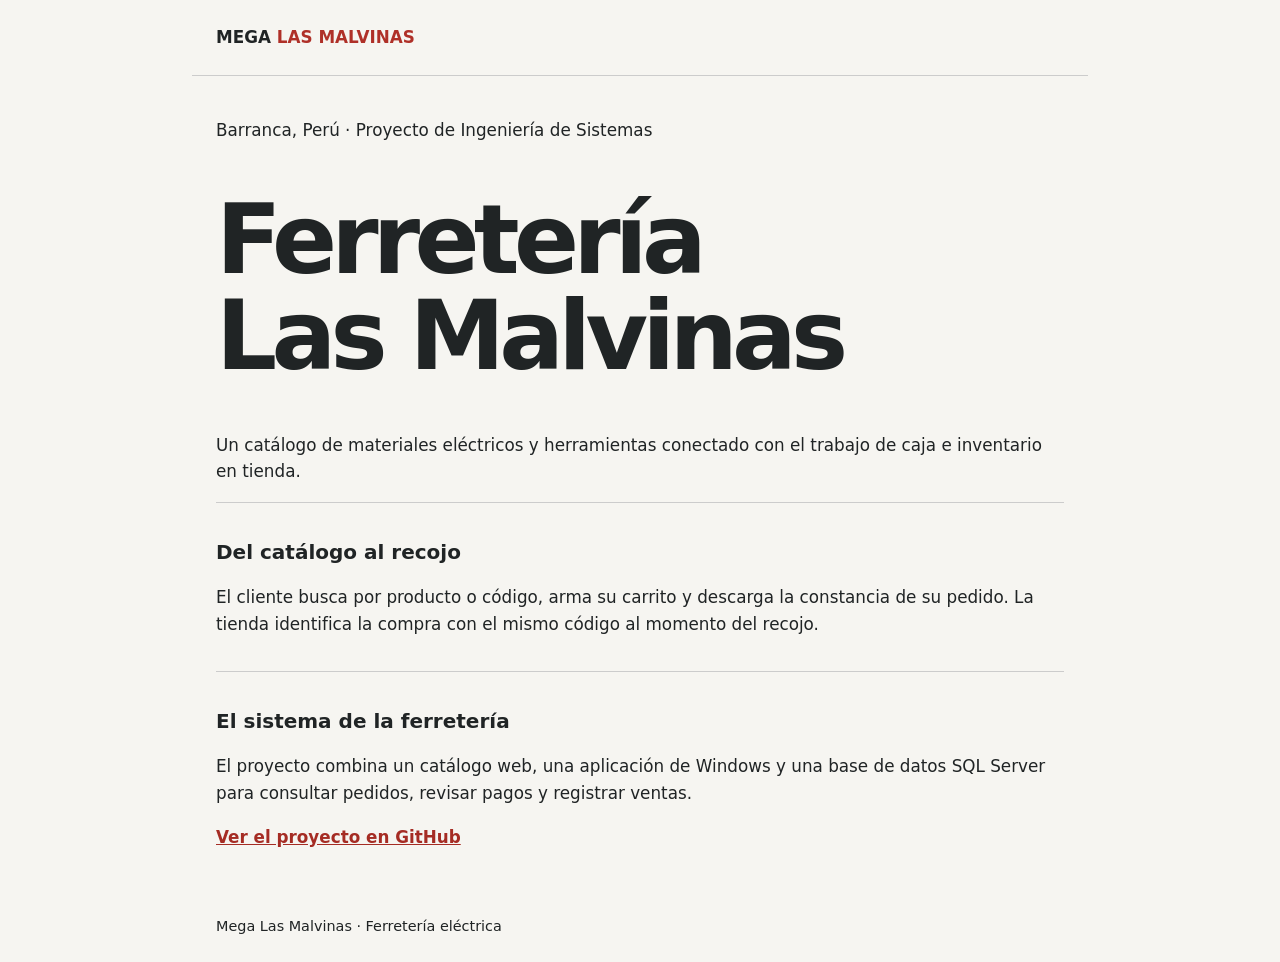
==== ferreteria-las-malvinas/index.html @ 6da36b52 "Publicar la presentación del proyecto Ferretería Las Malvinas" ====
<!doctype html><html lang="es-PE"><head><meta charset="utf-8"><meta name="viewport" content="width=device-width,initial-scale=1"><title>Ferretería Las Malvinas · Proyecto de sistemas</title><style>*{box-sizing:border-box}body{margin:0;background:#f6f5f1;color:#202425;font:1.05rem/1.6 system-ui,sans-serif}header,main,footer{max-width:56rem;margin:auto;padding:1.5rem}header{font-weight:800;border-bottom:1px solid #ccc}strong{color:#af3028}h1{margin:.5em 0;font-size:clamp(3rem,8vw,6rem);line-height:1;letter-spacing:-.06em}h2{font-size:1.25rem}article{padding:1rem 0;border-top:1px solid #ccc}a{font-weight:700;color:#a52c24}footer{font-size:.9rem}</style></head><body><header>MEGA <strong>LAS MALVINAS</strong></header><main><p>Barranca, Perú · Proyecto de Ingeniería de Sistemas</p><h1>Ferretería<br>Las Malvinas</h1><p>Un catálogo de materiales eléctricos y herramientas conectado con el trabajo de caja e inventario en tienda.</p><article><h2>Del catálogo al recojo</h2><p>El cliente busca por producto o código, arma su carrito y descarga la constancia de su pedido. La tienda identifica la compra con el mismo código al momento del recojo.</p></article><article><h2>El sistema de la ferretería</h2><p>El proyecto combina un catálogo web, una aplicación de Windows y una base de datos SQL Server para consultar pedidos, revisar pagos y registrar ventas.</p><a href="https://github.com/2511113009-create/billneitor">Ver el proyecto en GitHub</a></article></main><footer>Mega Las Malvinas · Ferretería eléctrica</footer></body></html>
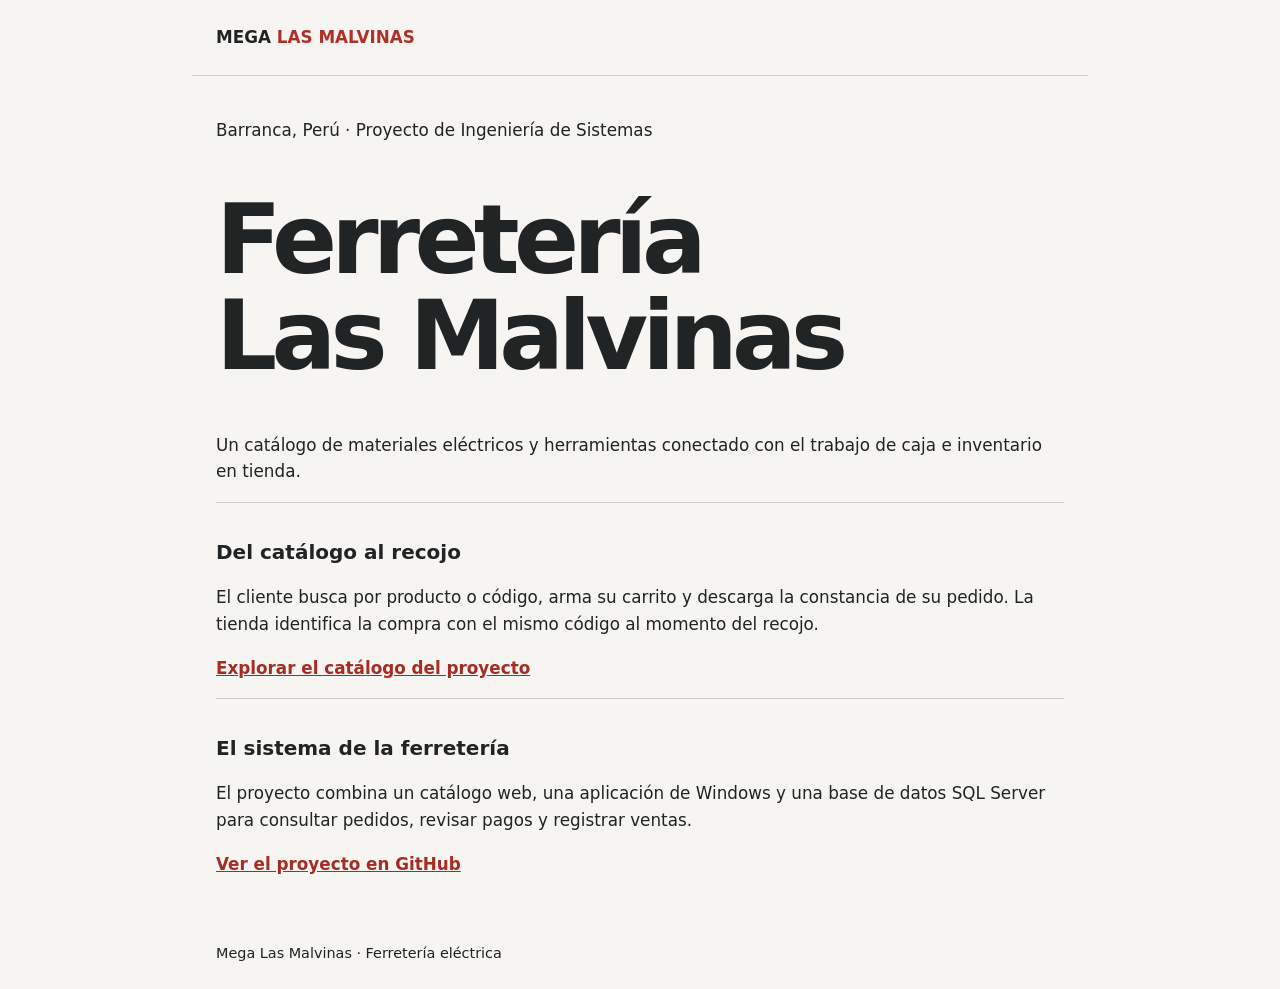
==== commit d776b8a8: "Enlazar la demostración publicada del catálogo ferretero" ====
--- a/ferreteria-las-malvinas/index.html
+++ b/ferreteria-las-malvinas/index.html
@@ -1 +1 @@
-<!doctype html><html lang="es-PE"><head><meta charset="utf-8"><meta name="viewport" content="width=device-width,initial-scale=1"><title>Ferretería Las Malvinas · Proyecto de sistemas</title><style>*{box-sizing:border-box}body{margin:0;background:#f6f5f1;color:#202425;font:1.05rem/1.6 system-ui,sans-serif}header,main,footer{max-width:56rem;margin:auto;padding:1.5rem}header{font-weight:800;border-bottom:1px solid #ccc}strong{color:#af3028}h1{margin:.5em 0;font-size:clamp(3rem,8vw,6rem);line-height:1;letter-spacing:-.06em}h2{font-size:1.25rem}article{padding:1rem 0;border-top:1px solid #ccc}a{font-weight:700;color:#a52c24}footer{font-size:.9rem}</style></head><body><header>MEGA <strong>LAS MALVINAS</strong></header><main><p>Barranca, Perú · Proyecto de Ingeniería de Sistemas</p><h1>Ferretería<br>Las Malvinas</h1><p>Un catálogo de materiales eléctricos y herramientas conectado con el trabajo de caja e inventario en tienda.</p><article><h2>Del catálogo al recojo</h2><p>El cliente busca por producto o código, arma su carrito y descarga la constancia de su pedido. La tienda identifica la compra con el mismo código al momento del recojo.</p></article><article><h2>El sistema de la ferretería</h2><p>El proyecto combina un catálogo web, una aplicación de Windows y una base de datos SQL Server para consultar pedidos, revisar pagos y registrar ventas.</p><a href="https://github.com/2511113009-create/billneitor">Ver el proyecto en GitHub</a></article></main><footer>Mega Las Malvinas · Ferretería eléctrica</footer></body></html>+<!doctype html><html lang="es-PE"><head><meta charset="utf-8"><meta name="viewport" content="width=device-width,initial-scale=1"><title>Ferretería Las Malvinas · Proyecto de sistemas</title><style>*{box-sizing:border-box}body{margin:0;background:#f6f5f1;color:#202425;font:1.05rem/1.6 system-ui,sans-serif}header,main,footer{max-width:56rem;margin:auto;padding:1.5rem}header{font-weight:800;border-bottom:1px solid #ccc}strong{color:#af3028}h1{margin:.5em 0;font-size:clamp(3rem,8vw,6rem);line-height:1;letter-spacing:-.06em}h2{font-size:1.25rem}article{padding:1rem 0;border-top:1px solid #ccc}a{font-weight:700;color:#a52c24}footer{font-size:.9rem}</style></head><body><header>MEGA <strong>LAS MALVINAS</strong></header><main><p>Barranca, Perú · Proyecto de Ingeniería de Sistemas</p><h1>Ferretería<br>Las Malvinas</h1><p>Un catálogo de materiales eléctricos y herramientas conectado con el trabajo de caja e inventario en tienda.</p><article><h2>Del catálogo al recojo</h2><p>El cliente busca por producto o código, arma su carrito y descarga la constancia de su pedido. La tienda identifica la compra con el mismo código al momento del recojo.</p><a href="https://ferreteria-las-malvinas.nobleferry2.chatgpt.site/">Explorar el catálogo del proyecto</a></article><article><h2>El sistema de la ferretería</h2><p>El proyecto combina un catálogo web, una aplicación de Windows y una base de datos SQL Server para consultar pedidos, revisar pagos y registrar ventas.</p><a href="https://github.com/2511113009-create/billneitor">Ver el proyecto en GitHub</a></article></main><footer>Mega Las Malvinas · Ferretería eléctrica</footer></body></html>
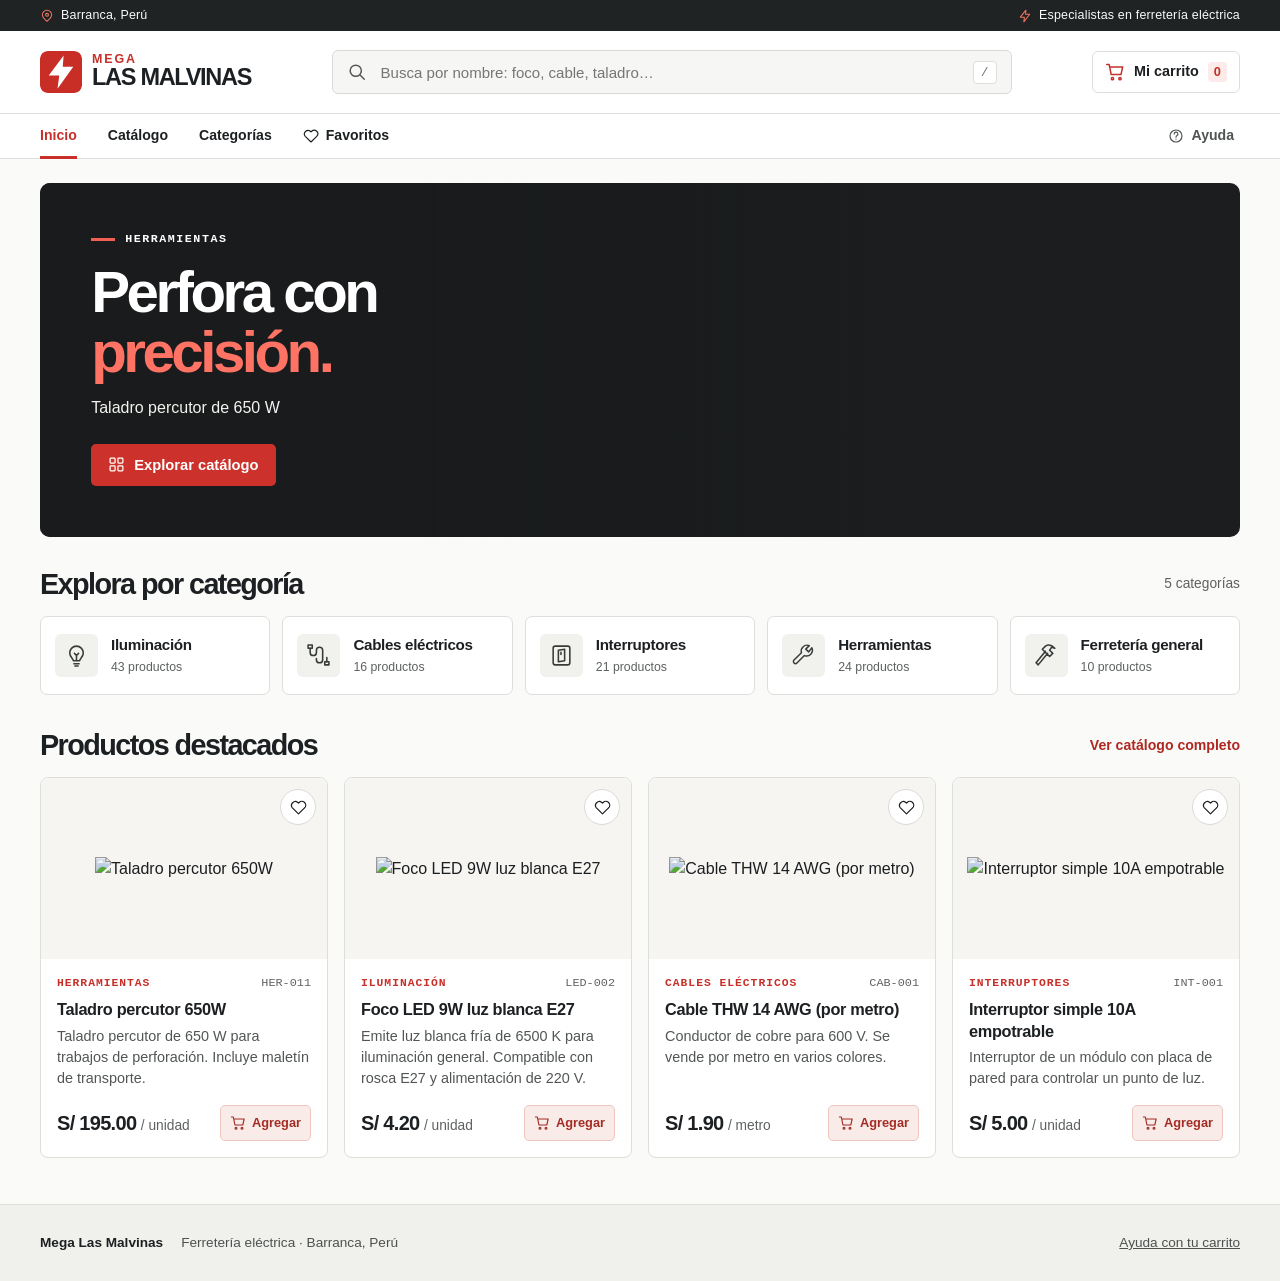
==== commit 4e5dfe34: "Publicar el catálogo editable de Mega Las Malvinas y conectar el carrito con la tienda" ====
--- a/ferreteria-las-malvinas/index.html
+++ b/ferreteria-las-malvinas/index.html
@@ -1 +1,14 @@
-<!doctype html><html lang="es-PE"><head><meta charset="utf-8"><meta name="viewport" content="width=device-width,initial-scale=1"><title>Ferretería Las Malvinas · Proyecto de sistemas</title><style>*{box-sizing:border-box}body{margin:0;background:#f6f5f1;color:#202425;font:1.05rem/1.6 system-ui,sans-serif}header,main,footer{max-width:56rem;margin:auto;padding:1.5rem}header{font-weight:800;border-bottom:1px solid #ccc}strong{color:#af3028}h1{margin:.5em 0;font-size:clamp(3rem,8vw,6rem);line-height:1;letter-spacing:-.06em}h2{font-size:1.25rem}article{padding:1rem 0;border-top:1px solid #ccc}a{font-weight:700;color:#a52c24}footer{font-size:.9rem}</style></head><body><header>MEGA <strong>LAS MALVINAS</strong></header><main><p>Barranca, Perú · Proyecto de Ingeniería de Sistemas</p><h1>Ferretería<br>Las Malvinas</h1><p>Un catálogo de materiales eléctricos y herramientas conectado con el trabajo de caja e inventario en tienda.</p><article><h2>Del catálogo al recojo</h2><p>El cliente busca por producto o código, arma su carrito y descarga la constancia de su pedido. La tienda identifica la compra con el mismo código al momento del recojo.</p><a href="https://ferreteria-las-malvinas.nobleferry2.chatgpt.site/">Explorar el catálogo del proyecto</a></article><article><h2>El sistema de la ferretería</h2><p>El proyecto combina un catálogo web, una aplicación de Windows y una base de datos SQL Server para consultar pedidos, revisar pagos y registrar ventas.</p><a href="https://github.com/2511113009-create/billneitor">Ver el proyecto en GitHub</a></article></main><footer>Mega Las Malvinas · Ferretería eléctrica</footer></body></html>+<!doctype html><html lang="es-PE"><head><meta charset="utf-8"><meta name="viewport" content="width=device-width, initial-scale=1"><meta name="theme-color" content="#181b1c"><title>Mega Las Malvinas | Ferretería eléctrica en Barranca</title><meta name="description" content="Explora herramientas, iluminación y materiales eléctricos de Mega Las Malvinas. Calcula el total de tu carrito en soles con el catálogo de Barranca."><link rel="icon" href="favicon.svg"><link rel="stylesheet" href="styles.css"><script defer src="products.js"></script><script defer src="app.js"></script><script defer src="portada.js"></script></head><body>
+<a class="skip" href="#contenido">Saltar al contenido</a>
+<aside class="top"><div class="wrap"><span><i data-icon="pin"></i> Barranca, Perú</span><span><i data-icon="bolt"></i> Especialistas en ferretería eléctrica</span></div></aside>
+<header><div class="wrap head"><a class="brand" href="#inicio" aria-label="Mega Las Malvinas, inicio"><img width="42" height="42" src="favicon.svg" alt=""><span><b>MEGA</b><strong>LAS MALVINAS</strong></span></a>
+<form id="search" role="search"><i data-icon="search"></i><input type="search" id="query" aria-label="Buscar por nombre del producto" placeholder="Busca por nombre: foco, cable, taladro…" autocomplete="off"><kbd aria-hidden="true">/</kbd></form>
+<button class="quote-head" data-action="quote"><i data-icon="cart"></i><span>Mi carrito</span><b id="count">0</b></button></div>
+<nav aria-label="Navegación principal"><div class="wrap nav"><a href="#inicio" data-nav="inicio">Inicio</a><a href="#catalogo" data-nav="catalogo">Catálogo</a><a href="#categorias" data-nav="categorias">Categorías</a><a href="#favoritos" data-nav="favoritos"><i data-icon="heart"></i> Favoritos</a><button class="help-link" data-action="help"><i data-icon="help"></i> <span>Ayuda</span></button></div></nav></header>
+<main id="contenido" tabindex="-1" class="wrap"><div id="home"><section class="hero" aria-labelledby="hero-title"><div class="hero-photo" role="img" id="heroPhoto" aria-label="Taladro percutor sobre una mesa de taller"></div><div class="hero-copy"><div class="eyebrow light"><span></span><b id="heroCategory">HERRAMIENTAS</b></div><h1 id="hero-title"><span id="heroLead">Perfora con</span><br><em id="heroAccent">precisión.</em></h1><button id="heroProduct" class="hero-product" data-detail="91">Taladro percutor de 650 W</button><a class="btn primary" href="#catalogo"><i data-icon="grid"></i> Explorar catálogo</a></div></section>
+<section id="categorySection" class="section"><div class="section-head"><h2>Explora por categoría</h2><span class="meta">5 categorías</span></div><div id="categoryCards" class="categories"></div></section>
+<section class="section featured"><div class="section-head"><h2>Productos destacados</h2><a class="accent-link" href="#catalogo">Ver catálogo completo</a></div><div class="cards" id="featured"></div></section></div>
+<section id="listPage" class="list-page" hidden><p class="crumb"><a href="#inicio">Inicio</a> / <span id="trail"></span></p><h1 id="listTitle"></h1><div id="filters"></div><div class="results-head"><span id="resultCount" aria-live="polite"></span><label for="sort">Ordenar <select id="sort"><option value="relevant">Relevancia</option><option value="az">Nombre A–Z</option><option value="low">Menor precio</option><option value="high">Mayor precio</option></select></label></div><div id="results"></div><button id="more" class="btn secondary" hidden>Ver más productos</button></section>
+</main><footer><div class="wrap"><strong>Mega Las Malvinas</strong><span>Ferretería eléctrica · Barranca, Perú</span><button data-action="help">Ayuda con tu carrito</button></div></footer>
+<dialog id="dialog" aria-labelledby="dialogTitle"><div class="dialog-inner"><button class="icon close" data-action="close" aria-label="Cerrar"><i data-icon="close"></i></button><div id="dialogContent"></div></div></dialog><div id="toast" role="status"></div>
+</body></html>
--- a/ferreteria-las-malvinas/styles.css
+++ b/ferreteria-las-malvinas/styles.css
@@ -0,0 +1,46 @@
+:root{--red:#c63029;--dark:#1d2022;--muted:#5e6161;--line:#dededb;--bg:#fafaf8;--white:#fff;font:100%/1.5 Inter,Arial,Helvetica,sans-serif;color:var(--dark);background:var(--bg)}*{box-sizing:border-box}body{margin:0}a{color:inherit;text-decoration:none}button,input,select{font:inherit;color:inherit}button,a,input,select{-webkit-tap-highlight-color:transparent}button{cursor:pointer}button{background:none;border:0}button:disabled{opacity:.45;cursor:not-allowed}a:focus-visible,button:focus-visible,input:focus-visible,select:focus-visible{outline:3px solid #2184ab;outline-offset:3px}button:hover:not(:disabled),a:hover{text-decoration:none}h1,h2,h3,p{margin:0}svg.ic{width:20px;height:20px;vertical-align:middle;fill:none;stroke:currentColor;stroke-width:1.75;stroke-linecap:round;stroke-linejoin:round;flex:none}i[data-icon]{display:inline-flex}.wrap{width:min(100% - 80px,1320px);margin-inline:auto}.top{background:#202324;color:#fafafa;font-size:.78rem;letter-spacing:.015em}.top .wrap,.top span,.head,.brand,.quote-head,.nav,.nav a,.help-link,.btn,.eyebrow,.photo-tag,.section-head,.results-head,.card-foot,.tags,.row-controls,.price-line{display:flex;align-items:center}.top .wrap{justify-content:space-between;min-height:31px}.top span{gap:7px}.top .ic{width:14px;height:14px;color:#f17664}header{background:#fff}.head{min-height:82px;gap:clamp(28px,4vw,80px)}.brand{gap:10px;flex:none}.brand img{border-radius:7px}.brand span{display:grid;line-height:1}.brand b{font-size:.78rem;letter-spacing:.15em;color:var(--red);font-weight:900}.brand strong{font-family:'Arial Narrow',Arial,sans-serif;font-size:1.47rem;letter-spacing:-.055em;font-weight:900;line-height:1.1}#search{height:44px;border:1px solid #dadbd8;background:#f6f6f4;border-radius:6px;display:flex;align-items:center;gap:12px;padding:0 14px;max-width:680px;flex:1;margin:auto}#search .ic{color:#555}#search input{min-width:0;border:0;outline:0;background:none;font-size:.94rem;flex:1;height:100%}#search:focus-within{outline:2px solid #777}kbd{background:#fff;border:1px solid var(--line);border-radius:4px;color:#777;padding:0 7px;font:13px/21px monospace}.quote-head{font-weight:700;border:1px solid #dcded9;border-radius:6px;gap:9px;padding:9px 12px;background:white;font-size:.9rem}.quote-head b{color:var(--red);background:#fcebe9;border-radius:4px;padding:0 6px;font-size:.8rem}.quote-head .ic{color:var(--red)}nav{border-block:1px solid var(--line)}.nav{gap:31px;min-height:44px}.nav a,.help-link{font-size:.88rem;gap:7px;font-weight:600}.nav a{align-self:stretch;position:relative}.nav a.active{color:var(--red)}.nav a.active:after{content:'';position:absolute;bottom:-1px;height:3px;inset-inline:0;background:var(--red)}.nav .ic{width:16px;height:16px}.help-link{margin-left:auto;color:#515454}.nav a:hover,.help-link:hover,.accent-link:hover,footer button:hover{color:var(--red);text-decoration:underline}.hero{position:relative;isolation:isolate;overflow:hidden;background:#1b1d1e;color:white;margin-top:24px;border-radius:10px;min-height:354px;display:flex;align-items:center}.hero-photo{position:absolute;inset:0;background:url(https://ferreteria-las-malvinas.nobleferry2.chatgpt.site/assets/hero.webp) center 53%/cover;z-index:-2}.hero:before{content:'';position:absolute;inset:0;z-index:-1;background:linear-gradient(90deg,rgba(15,17,18,.97) 0%,rgba(17,18,19,.94) 25%,rgba(17,18,19,.71) 42%,rgba(17,18,19,.03) 68%)}.hero-copy{padding:38px clamp(24px,4vw,62px) 40px}.eyebrow{font:700 .73rem/1.3 'Courier New',monospace;letter-spacing:.13em;gap:10px}.eyebrow span{width:24px;height:3px;background:#f35f52}.hero h1{font-size:clamp(2.7rem,4.55vw,4.45rem);font-weight:800;letter-spacing:-.06em;line-height:1.02;margin:15px 0 13px}.hero h1 em{font-style:normal;color:#ff7365}.hero p{color:#e0e0de;font-size:1rem;line-height:1.55}.btn{width:fit-content;min-height:42px;padding:10px 17px;border-radius:5px;gap:9px;font-size:.92rem;font-weight:700;justify-content:center}.btn .ic{width:17px;height:17px}.primary{background:var(--red);color:white}.primary:hover{background:#ac2520}.hero .primary{margin-top:22px;background:#cc322b}.hero .primary:hover{background:#b42e27}.photo-tag{position:absolute;right:19px;bottom:18px;gap:9px;border:1px solid #ffffff50;background:#161819cf;color:#fff;border-radius:5px;font:.77rem/1.2 'Courier New',monospace;padding:8px 10px}.photo-tag .ic{width:14px;height:14px}.target-dot{width:7px;height:7px;border-radius:50%;background:#ff776a}.section{margin-top:31px}.section-head,.results-head{justify-content:space-between;gap:12px;margin-bottom:15px}.section h2{font-size:clamp(1.4rem,2.25vw,1.88rem);line-height:1.15;letter-spacing:-.055em;font-weight:760}.meta,.crumb,.results-head,.unit{color:var(--muted);font-size:.86rem}.categories{display:grid;grid-template-columns:repeat(5,minmax(0,1fr));gap:12px}.category{display:flex;align-items:center;gap:13px;background:white;border:1px solid var(--line);border-radius:7px;padding:17px 14px;line-height:1.32;min-height:78px}.category:hover,.prod:hover,.line-product:hover{border-color:#b8b5ad}.category:hover .tile{color:var(--red)}.tile{width:43px;height:43px;flex:none;display:grid;place-items:center;color:#373b3a;background:#f1f1ed;border-radius:6px}.tile .ic{width:25px;height:25px;stroke-width:1.5}.category strong{display:block;font-size:.95rem;letter-spacing:-.022em}.category small{font-size:.77rem;color:var(--muted)}.featured{margin-top:34px}.accent-link{color:#ae2821;font-size:.88rem;font-weight:700}.cards{display:grid;grid-template-columns:repeat(4,minmax(0,1fr));gap:16px}.prod{background:#fff;border:1px solid var(--line);border-radius:8px;overflow:hidden;position:relative;display:flex;flex-direction:column}.pic{background:#efeeea;height:clamp(145px,14vw,210px);display:block;width:100%;padding:0}.pic img{width:100%;height:100%;object-fit:contain;mix-blend-mode:multiply}.icon{height:36px;width:36px;display:inline-grid;place-items:center;border:1px solid #d9dad7;border-radius:50%;background:#fff}.icon .ic{width:17px;height:17px}.prod>.fav{position:absolute;right:11px;top:11px}.fav[aria-pressed=true]{color:var(--red)}.fav[aria-pressed=true] svg{fill:#ffe3de}.prod-info{padding:16px;display:flex;flex-direction:column;flex:1}.label{font:700 .71rem/1.5 'Courier New',monospace;letter-spacing:.085em;color:var(--red);text-transform:uppercase}.name{text-align:left;padding:0;font-weight:700;font-size:1.02rem;line-height:1.32;letter-spacing:-.02em;margin:5px 0 12px}.name:hover{text-decoration:underline}.card-foot{margin-top:auto;justify-content:space-between}.price{font-weight:760;letter-spacing:-.035em;font-size:1.25rem}.add{background:#f9ece9;color:#a92720;border:1px solid #efc9c5;border-radius:5px}.add:hover{background:#f5d6cf}footer{border-top:1px solid var(--line);margin-top:46px;background:#f0f0ed;color:#4d514f;font-size:.85rem}footer .wrap{display:flex;align-items:center;gap:18px;min-height:76px}footer strong{color:var(--dark)}footer button{margin-left:auto;padding:0;text-decoration:underline}.skip{position:fixed;top:-70px;left:12px;background:#fff;color:#111;padding:10px;z-index:5}.skip:focus{top:8px}
+.hero-photo{left:32%;background-position:center 55%}.hero:before{background:linear-gradient(90deg,#191b1c 0%,#191b1c 31%,rgba(25,27,28,.87) 39%,rgba(25,27,28,.21) 54%,transparent 69%)}[hidden]{display:none!important}.list-page{min-height:52vh;padding-top:24px}.crumb{margin-bottom:18px}.crumb a:hover{text-decoration:underline}.list-page h1,.dialog-inner h2{font-size:clamp(1.8rem,3.1vw,2.7rem);line-height:1.12;letter-spacing:-.055em}.tags{gap:7px;flex-wrap:wrap;margin:20px 0}.tag,.secondary,select{background:#fff;border:1px solid var(--line);border-radius:5px}.tag{padding:6px 12px;font-size:.87rem}.tag.active{background:#242729;color:white;border-color:#242729}select{padding:7px 30px 7px 9px;appearance:none;background:white url("data:image/svg+xml,%3Csvg xmlns='http://www.w3.org/2000/svg' width='12' height='8'%3E%3Cpath d='m1 1 5 5 5-5' fill='none' stroke='%23444' stroke-width='1.5'/%3E%3C/svg%3E") right 10px center no-repeat}.results-head{border-bottom:1px solid var(--line);padding-bottom:12px;margin-top:20px}.results-head label{display:flex;gap:8px;align-items:center}.result-list{display:grid;grid-template-columns:repeat(2,minmax(0,1fr));gap:10px}.line-product{display:flex;align-items:center;gap:12px;background:#fff;border:1px solid var(--line);border-radius:7px;padding:13px}.line-product .preview{width:68px;height:68px;flex:none;background:#f0f0ec;border-radius:5px;display:grid;place-items:center;overflow:hidden}.preview img{width:100%;height:100%;object-fit:contain;mix-blend-mode:multiply}.preview>.ic{width:30px;height:30px;color:#555}.line-product .details{flex:1;min-width:0}.line-product .name{display:block;margin:3px 0}.line-product .unit{font-size:.8rem}.line-product .row-controls{gap:5px}.line-product .icon{width:32px;height:32px}.empty{padding:36px 18px;text-align:center;border:1px dashed var(--line);border-radius:7px;background:white}.empty p{color:var(--muted);margin:6px 0 15px}.empty .btn,#more{margin:16px auto}dialog{width:min(92vw,535px);padding:0;border:0;border-radius:12px;color:var(--dark);max-height:86dvh;box-shadow:0 16px 80px #1115}dialog::backdrop{background:#1014179c}body:has(dialog[open]){overflow:hidden}.dialog-inner{position:relative;padding:30px}.dialog-inner>.close{position:absolute;right:14px;top:14px;z-index:2}.dialog-inner h2{font-size:1.8rem;margin:7px 32px 17px 0}.dialog-inner p{margin:9px 0;color:var(--muted)}.dialog-pic{width:100%;height:160px;background:#f2f1ed;text-align:center;border-radius:7px;margin-bottom:18px}.dialog-pic img{height:100%;max-width:100%;mix-blend-mode:multiply}.specs{border-block:1px solid var(--line);padding:8px 0;margin:17px 0}.specs div,.quote-total{display:flex;justify-content:space-between;gap:12px}.specs dd{margin:0;font-weight:600}.specs dt{color:var(--muted)}.specs div{margin:5px 0;font-size:.9rem}.price-line{gap:6px;margin:15px 0}.price-line .price{font-size:1.55rem}.dialog-inner .note{font-size:.8rem;line-height:1.5}.quote-item{border-top:1px solid var(--line);padding:12px 0}.quote-item h3{font-size:1rem}.quote-item .row-controls{justify-content:space-between;gap:12px;margin-top:6px}.qty{display:flex;gap:7px;align-items:center;font-size:.83rem}.qty input{width:78px;border:1px solid #bfbfbb;border-radius:4px;padding:5px}.remove{font-size:.8rem;text-decoration:underline;color:var(--red)}.quote-total{font-size:1.12rem;border-top:1px solid var(--line);padding-top:14px;font-weight:700}.dialog-actions{display:flex;align-items:center;flex-wrap:wrap;gap:10px;margin-top:18px}#toast{position:fixed;bottom:20px;left:50%;transform:translate(-50%,18px);background:#232626;color:#fff;border-radius:6px;padding:11px 18px;z-index:4;pointer-events:none;opacity:0;transition:opacity .18s,transform .18s;max-width:90vw;text-align:center;font-size:.92rem}#toast.show{opacity:1;transform:translate(-50%,0)}.help-step{border-top:1px solid var(--line);padding-top:12px;margin-top:14px}.help-step h3{font-size:1rem}
+@media(min-width:1550px){.hero{min-height:393px}}
+@media(max-width:1000px){.wrap{width:calc(100% - 44px)}.head{gap:22px}.category{gap:8px;padding:13px 10px}.tile{width:34px;height:34px}.category strong{font-size:.85rem}.cards{gap:10px}.hero:before{background:linear-gradient(90deg,#191b1c 15%,#191b1c 32%,#191b1cbd 48%,transparent 74%)}}
+@media(max-width:750px){.wrap{width:calc(100% - 32px)}.head{flex-wrap:wrap;gap:10px;justify-content:space-between;padding:12px 0}.brand img{width:35px;height:35px}.brand strong{font-size:1.18rem}.brand b{font-size:.66rem}.quote-head{margin-left:auto;font-size:.84rem;padding:7px 9px}.head #search{order:3;flex:0 0 100%;height:39px}.nav{gap:21px}.nav a,.help-link{font-size:.81rem}.hero{margin-top:16px;min-height:322px}.hero-copy{padding:27px 23px}.hero h1{font-size:clamp(2.45rem,7vw,3.2rem)}.hero-photo{left:21%;background-position:57% center}.hero:before{background:linear-gradient(90deg,#161819 1%,#161819ef 26%,#1618199e 59%,#16181928)}.hero p{max-width:310px;font-size:.93rem}.photo-tag{right:12px;bottom:12px;font-size:.68rem}.categories{grid-template-columns:repeat(3,minmax(0,1fr));gap:7px}.category{min-height:62px}.cards{grid-template-columns:repeat(2,minmax(0,1fr));gap:10px}.pic{height:170px}.section,.featured{margin-top:25px}.section-head{margin-bottom:12px}.result-list{grid-template-columns:1fr}.dialog-inner{padding:20px}.top span{font-size:.7rem}footer .wrap{flex-wrap:wrap;gap:5px 14px;padding-block:15px}footer button{margin-left:0}}
+@media(max-width:490px){.hero{min-height:380px;align-items:flex-end}.hero-photo{left:0;bottom:15%;background-position:75% 30%}.hero:before{background:linear-gradient(0deg,#181a1b 13%,rgba(24,26,27,.97) 27%,rgba(24,26,27,.72) 53%,rgba(24,26,27,.05) 92%)}.hero-copy{padding:20px;width:100%}.hero h1{font-size:2.7rem;line-height:1.03;margin:9px 0}.hero h1 br{display:none}.hero h1 em{display:block}.hero p{max-width:100%;font-size:.9rem}.hero .primary{margin-top:14px}.eyebrow{font-size:.65rem}.photo-tag{bottom:auto;top:10px;font-size:.65rem}.nav{gap:0;justify-content:space-between}.help-link{margin:0;padding:0}.nav a .ic{display:none}.help-link span{display:none}.help-link:after{content:'Ayuda'}.top span:last-child{font-size:.65rem}.categories{grid-template-columns:repeat(2,minmax(0,1fr))}.category:last-child{grid-column:span 2}.section-head{align-items:baseline}.section h2{font-size:1.35rem}.accent-link,.meta{font-size:.76rem}.pic{height:135px}.prod-info{padding:11px}.prod .name{font-size:.94rem}.prod .price{font-size:1.05rem}.prod .unit{font-size:.7rem}.cards .label{font-size:.65rem}.results-head label{font-size:0}.results-head select{font-size:.83rem}.row-controls .icon{width:32px;height:32px}.line-product{padding:8px;gap:8px}.line-product .preview{width:48px;height:53px}.line-product .label{font-size:.66rem}.line-product .name{font-size:.92rem}footer .wrap{display:grid}}
+@media(prefers-reduced-motion:reduce){*{transition:none!important;scroll-behavior:auto!important}}
+.pic{position:relative;isolation:isolate;overflow:hidden}.pic:before{content:'';position:absolute;inset:-12px;background:var(--shot) center/100% 100%;filter:blur(8px);z-index:-1}.pic img{mix-blend-mode:normal}
+@media(max-width:490px){.head{display:grid;grid-template-columns:1fr auto;gap:10px 5px}.head #search{grid-column:1 / -1;width:100%}.brand{gap:7px}.brand strong{font-size:1.03rem}.quote-head{gap:5px;font-size:.76rem;padding:7px}.quote-head .ic{width:16px;height:16px}.hero h1{font-size:clamp(2.05rem,8.6vw,2.6rem)}.desktop{display:none}.hero-photo{bottom:10%}}
+@media(max-width:345px){.quote-head span{font-size:0}.quote-head span:after{content:'Carrito';font-size:.76rem}}
+.pic:before { content:none; }
+.pic,.dialog-pic,.cart-thumb { background:#f6f5f2; }
+.pic { height:auto; aspect-ratio:1.58; }
+.pic img,.dialog-pic img,.cart-thumb img { object-fit:contain; mix-blend-mode:multiply; }
+.product-meta,.cart-product,.cart-add { display:flex; align-items:center; }
+.product-meta { justify-content:space-between; gap:6px; flex-wrap:wrap; }
+.sku { font:.74rem/1.3 'Courier New',monospace; color:#60645f; }
+.prod .name { margin:7px 0 5px; }
+.summary { font-size:.9rem; line-height:1.45; color:#515653; margin:0 0 16px; }
+.card-foot { flex-wrap:wrap; gap:7px; }
+.cart-add { gap:6px; background:#f9ebe8; color:#a32c25; border:1px solid #edc6c0; border-radius:5px; min-height:36px; padding:6px 9px; font-size:.8rem; font-weight:700; }
+.cart-add:hover { background:#f4d8d2; }
+.cart-add .ic { width:16px; height:16px; }
+.cart-thumb { width:60px; height:60px; border-radius:6px; overflow:hidden; flex:none; }
+.cart-thumb img { width:100%; height:100%; }
+.cart-product { gap:11px; margin-bottom:9px; }
+.dialog-pic { height:205px; overflow:hidden; }
+@media(max-width:960px) and (min-width:751px){ .catalog-grid {grid-template-columns:repeat(3,minmax(0,1fr));} }
+@media(max-width:490px){.summary{font-size:.81rem;margin-bottom:10px}.sku{font-size:.67rem}.cart-add{width:100%;justify-content:center}.pic{aspect-ratio:1.14}.dialog-pic{height:165px}}
+.back-cart {padding:0;margin:0 0 9px;color:var(--muted);font-size:.88rem;text-decoration:underline}
+.checkout {display:grid;gap:16px}.checkout>label,.checkout legend{font-size:.93rem;font-weight:650}
+.checkout>label{display:grid;gap:5px}.checkout>label input{width:100%;border:1px solid #bdbfbb;border-radius:5px;padding:9px 11px;font:inherit;font-weight:400}
+.checkout fieldset{border:0;padding:0;margin:0}.checkout legend{padding:0;margin-bottom:7px}
+.payment-options{display:flex;gap:8px}.payment-option{flex:1;border:1px solid var(--line);border-radius:6px;padding:10px;cursor:pointer}.payment-option:has(input:checked){background:#fff2ef;border-color:var(--red)}
+.payment-option input{accent-color:var(--red)}.checkout>.btn{width:100%}.checkout .note:empty{display:none}
+.pickup-code{font:bold 1.35rem/1.4 monospace;letter-spacing:.08em;background:#f4f3ef;padding:15px;border-radius:6px}
+
+.payment-options{flex-wrap:wrap}.payment-option{white-space:nowrap}
+.hero-product{display:block;padding:2px 0;color:#f4f3ef;font-size:1rem;text-align:left}
+.hero-product:hover,.hero-product:focus-visible{text-decoration:underline}
+.hero-photo.moving{animation:hero-drift var(--slide-time) linear both;transform-origin:72% center}
+@keyframes hero-drift{from{transform:scale(1.015)}to{transform:scale(1.065) translateX(-.5%)}}
+@media(max-width:490px){.payment-option{padding:8px}.hero-product{font-size:.91rem}.hero-copy h1 em{display:block}}
+@media(prefers-reduced-motion:reduce){.hero-photo.moving{animation:none}}
+.wallet{border:1px solid #dfcfe5;background:#f9f3fa;color:#392340;border-radius:10px;padding:16px;margin:12px 0}.wallet h3{font-size:1.1rem}.wallet p{font-size:.92rem;margin:6px 0}.wallet-number,.receipt-head{display:flex;align-items:center;justify-content:space-between;gap:10px;flex-wrap:wrap}.wallet-number b{font-size:1.35rem;letter-spacing:.03em}.link-button,.last-order{text-decoration:underline;padding:9px 0;color:#81413d}.receipt-head{border-block:1px solid var(--line);padding:12px 0}.receipt-head strong{font-family:monospace;font-size:1.1rem}.pay-state{font-weight:700}.last-order{margin-top:14px}.checkout #paymentInfo:empty{display:none}
+.purchase-steps{list-style:none;display:flex;padding:0;gap:6px;margin:14px 0 19px}.purchase-steps li{flex:1;border-top:3px solid var(--line);padding-top:5px;color:var(--muted);font-size:.83rem}.purchase-steps .reached{border-color:var(--red)}.purchase-steps [aria-current]{font-weight:bold;color:var(--dark)}.payment-grid{display:grid;grid-template-columns:repeat(2,minmax(0,1fr));gap:8px}.payment-option{white-space:normal}.pay-panel{text-align:center}.yape-qr{display:block;width:min(100%,230px);height:auto;margin:9px auto;background:white}.pay-panel>strong{display:block}.copy-line{display:flex;gap:10px;justify-content:space-between;align-items:center;border-top:1px solid #ded5dd;padding-top:7px;margin-top:9px;text-align:left}.copy-line strong{display:block;font-variant-numeric:tabular-nums;overflow-wrap:anywhere}.bank-panel{padding:14px;border:1px solid var(--line);border-radius:8px;background:#fafaf8}.bank-panel p{margin:10px 0 0}.op-field{display:grid;gap:5px;margin-top:10px;font-weight:650}.op-field input{width:100%;border:1px solid #bdbfbb;border-radius:5px;padding:9px 11px;font-weight:400}.receipt-lines{margin:10px 0}.receipt-lines>div,.cart-tax>div{display:flex;justify-content:space-between;gap:12px;padding:4px 0}.receipt-lines b{white-space:nowrap}.cart-tax{font-size:.9rem;color:var(--muted);margin-top:10px}
